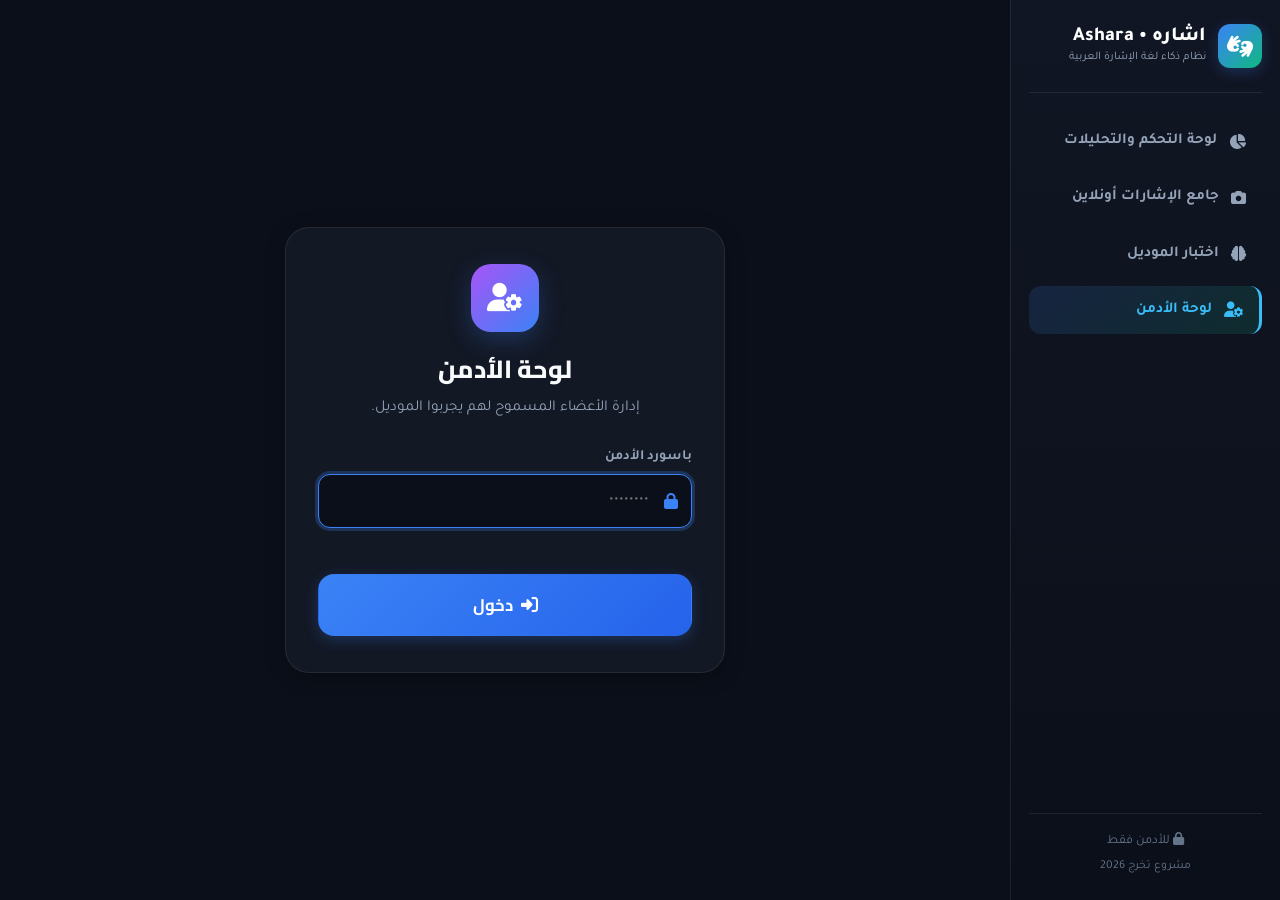
==== admin.html @ 69826027 "feat(admin): admin board to manage model testers without Supabase - admin.html: password-protected b" ====
<!DOCTYPE html>
<html lang="ar" dir="rtl">

<head>
    <meta charset="UTF-8">
    <meta name="viewport" content="width=device-width, initial-scale=1.0">
    <meta name="robots" content="noindex">
    <title>لوحة الأدمن — مشروع إشارة (Ashara AI)</title>

    <link rel="stylesheet" href="https://cdnjs.cloudflare.com/ajax/libs/font-awesome/6.4.0/css/all.min.css">
    <link rel="stylesheet" href="assets/css/common.css">
    <link rel="stylesheet" href="assets/css/tester.css">
    <link rel="stylesheet" href="assets/css/admin.css">
</head>

<body>
    <div class="app-container">
        <aside class="sidebar">
            <a href="index.html" class="brand">
                <div class="brand-icon"><i class="fa-solid fa-hands-asl-interpreting"></i></div>
                <div>
                    <div class="brand-title">اشاره • Ashara</div>
                    <div class="brand-sub">نظام ذكاء لغة الإشارة العربية</div>
                </div>
            </a>
            <ul class="nav-list">
                <li class="nav-item"><a href="index.html"><i class="fa-solid fa-chart-pie"></i> لوحة التحكم والتحليلات</a></li>
                <li class="nav-item"><a href="collector.html"><i class="fa-solid fa-camera"></i> جامع الإشارات أونلاين</a></li>
                <li class="nav-item"><a href="tester.html"><i class="fa-solid fa-brain"></i> اختبار الموديل</a></li>
                <li class="nav-item active"><a href="admin.html"><i class="fa-solid fa-user-gear"></i> لوحة الأدمن</a></li>
            </ul>
            <div class="sidebar-footer">
                <p><i class="fa-solid fa-lock"></i> للأدمن فقط</p>
                <p style="margin-top: 4px; font-size: 0.75rem;">مشروع تخرج 2026</p>
            </div>
        </aside>

        <main class="main-wrapper">
            <!-- ── Admin login ───────────────────────────────────────── -->
            <section id="login-view" class="login-wrap">
                <div class="login-card">
                    <div class="login-icon admin"><i class="fa-solid fa-user-gear"></i></div>
                    <h1>لوحة الأدمن</h1>
                    <p class="muted">إدارة الأعضاء المسموح لهم يجربوا الموديل.</p>
                    <form id="login-form" novalidate>
                        <div class="field">
                            <label for="admin-password">باسورد الأدمن</label>
                            <div class="input-icon">
                                <i class="fa-solid fa-lock"></i>
                                <input id="admin-password" type="password" required autocomplete="current-password" placeholder="••••••••">
                            </div>
                        </div>
                        <p id="login-error" class="login-error" role="alert"></p>
                        <button type="submit" class="btn btn-primary btn-lg btn-block" id="login-btn">
                            <i class="fa-solid fa-right-to-bracket"></i> <span>دخول</span>
                        </button>
                    </form>
                </div>
            </section>

            <!-- ── Admin board ───────────────────────────────────────── -->
            <section id="admin-view" hidden>
                <header class="tester-top">
                    <div>
                        <h1>إدارة أعضاء اختبار الموديل</h1>
                        <p class="muted">ضيف الناس، ابعتلهم أكوادهم، ووقّف أي حد في أي وقت.</p>
                    </div>
                    <div class="admin-actions">
                        <button class="btn btn-outline" id="refresh-btn"><i class="fa-solid fa-rotate"></i> تحديث</button>
                        <button class="btn btn-outline" id="pw-btn"><i class="fa-solid fa-key"></i> تغيير الباسورد</button>
                        <button class="btn btn-outline" id="logout-btn"><i class="fa-solid fa-right-from-bracket"></i> خروج</button>
                    </div>
                </header>

                <div class="admin-stats">
                    <div class="a-stat"><div class="v" id="st-total">0</div><div class="l">عضو مسجّل</div></div>
                    <div class="a-stat"><div class="v green" id="st-active">0</div><div class="l">مسموح لهم</div></div>
                    <div class="a-stat"><div class="v blue" id="st-used">0</div><div class="l">جرّبوا الموديل</div></div>
                    <div class="a-stat"><div class="v" id="st-failed">0</div><div class="l">محاولات فاشلة (24 ساعة)</div></div>
                </div>

                <div class="admin-grid">
                    <!-- Add -->
                    <section class="panel">
                        <h3><i class="fa-solid fa-user-plus"></i> إضافة عضو</h3>
                        <form id="add-form" class="add-form" novalidate>
                            <input id="add-name" maxlength="80" placeholder="اسم العضو (هيدخل بيه بالظبط)" autocomplete="off">
                            <button class="btn btn-emerald" id="add-btn"><i class="fa-solid fa-plus"></i> إضافة</button>
                        </form>
                        <p class="form-error" id="add-error" role="alert"></p>

                        <div class="new-code" id="new-code" hidden>
                            <div class="new-code-head"><i class="fa-solid fa-circle-check"></i> اتضاف — ابعتله البيانات دي</div>
                            <div class="cred"><span>الاسم</span><strong id="nc-name"></strong></div>
                            <div class="cred"><span>الكود</span><strong class="code" id="nc-code"></strong></div>
                            <div class="share-btns">
                                <button class="btn btn-primary" id="nc-copy"><i class="fa-regular fa-copy"></i> نسخ الرسالة</button>
                                <a class="btn btn-emerald" id="nc-wa" target="_blank" rel="noopener"><i class="fa-brands fa-whatsapp"></i> واتساب</a>
                            </div>
                        </div>
                    </section>

                    <!-- How it works -->
                    <section class="panel">
                        <h3><i class="fa-solid fa-circle-info"></i> إزاي بيشتغل</h3>
                        <ol class="howto">
                            <li>ضيف اسم العضو، وهيطلع له كود من 8 حروف.</li>
                            <li>ابعتله الرسالة: فيها لينك صفحة الاختبار والاسم والكود.</li>
                            <li>«إيقاف» بيمنعه يدخل تاني. «كود جديد» بيبطّل الكود القديم.</li>
                            <li>اللي داخل فعلاً بتفضل جلسته شغالة لحد 4 ساعات بالكتير.</li>
                        </ol>
                    </section>
                </div>

                <!-- List -->
                <section class="panel">
                    <div class="list-head">
                        <h3><i class="fa-solid fa-users"></i> الأعضاء</h3>
                        <div class="input-icon search">
                            <i class="fa-solid fa-magnifying-glass"></i>
                            <input id="search" placeholder="بحث بالاسم" autocomplete="off">
                        </div>
                    </div>
                    <div id="testers" class="testers">
                        <div class="empty"><i class="fa-solid fa-spinner fa-spin"></i> جاري التحميل...</div>
                    </div>
                </section>
            </section>
        </main>
    </div>

    <!-- Change password dialog -->
    <dialog id="pw-dialog" class="dialog">
        <form id="pw-form" method="dialog" novalidate>
            <h3><i class="fa-solid fa-key"></i> تغيير باسورد الأدمن</h3>
            <div class="field">
                <label for="pw-old">الباسورد الحالي</label>
                <div class="input-icon"><i class="fa-solid fa-lock"></i><input id="pw-old" type="password" autocomplete="current-password"></div>
            </div>
            <div class="field">
                <label for="pw-new">الباسورد الجديد (8 حروف على الأقل)</label>
                <div class="input-icon"><i class="fa-solid fa-key"></i><input id="pw-new" type="password" autocomplete="new-password"></div>
            </div>
            <p class="form-error" id="pw-error" role="alert"></p>
            <div class="dialog-btns">
                <button type="button" class="btn btn-outline" id="pw-cancel">إلغاء</button>
                <button type="submit" class="btn btn-primary" id="pw-save">حفظ</button>
            </div>
        </form>
    </dialog>

    <div id="realtime-toast"></div>

    <script src="assets/js/config.js"></script>
    <script src="assets/js/admin.js"></script>
</body>

</html>
---- assets/css/common.css ----
/**
 * Ashara UI - Shared Design System & Typography
 * نظام التصميم المشترك - مشروع عشرة
 */

@import url('https://fonts.googleapis.com/css2?family=Cairo:wght@400;600;700;800;900&family=Tajawal:wght@400;500;700;900&display=swap');

:root {
    --bg-color: #0b0f19;
    --surface: #131825;
    --surface-hover: #1a2234;
    --surface-glass: rgba(19, 24, 37, 0.75);
    --card-border: rgba(255, 255, 255, 0.08);
    --card-border-hover: rgba(59, 130, 246, 0.35);
    
    --text-main: #f8fafc;
    --text-muted: #94a3b8;
    --text-subtle: #64748b;
    
    --accent: #3b82f6;
    --accent-glow: rgba(59, 130, 246, 0.25);
    --accent-cyan: #06b6d4;
    --emerald: #10b981;
    --emerald-glow: rgba(16, 185, 129, 0.25);
    --amber: #f59e0b;
    --purple: #a855f7;
    --danger: #ef4444;
    
    --radius-sm: 8px;
    --radius-md: 12px;
    --radius-lg: 16px;
    --radius-xl: 24px;
    --radius-full: 9999px;
    
    --shadow-subtle: 0 4px 20px rgba(0, 0, 0, 0.25);
    --shadow-glow: 0 0 25px rgba(59, 130, 246, 0.2);
    --transition: all 0.25s cubic-bezier(0.16, 1, 0.3, 1);
}

* {
    box-sizing: border-box;
    margin: 0;
    padding: 0;
}

body {
    font-family: 'Tajawal', -apple-system, BlinkMacSystemFont, 'Segoe UI', Roboto, sans-serif;
    background-color: var(--bg-color);
    color: var(--text-main);
    min-height: 100vh;
    line-height: 1.6;
    overflow-x: hidden;
    -webkit-font-smoothing: antialiased;
}

h1, h2, h3, h4, h5, h6, .font-cairo {
    font-family: 'Cairo', sans-serif;
}

/* `hidden` must win over component display rules (e.g. .btn { display: inline-flex }) */
[hidden] { display: none !important; }

/* Visible keyboard focus */
:focus-visible { outline: 2px solid #38bdf8; outline-offset: 2px; }

/* Custom Scrollbar */
::-webkit-scrollbar {
    width: 8px;
    height: 8px;
}
::-webkit-scrollbar-track {
    background: #0b0f19;
}
::-webkit-scrollbar-thumb {
    background: #1e293b;
    border-radius: 4px;
}
::-webkit-scrollbar-thumb:hover {
    background: #334155;
}

/* Base Layout */
.app-container {
    display: flex;
    min-height: 100vh;
    position: relative;
}

/* Sidebar */
.sidebar {
    width: 270px;
    background: linear-gradient(180deg, #111624 0%, #0b0f19 100%);
    border-left: 1px solid var(--card-border);
    padding: 24px 18px;
    display: flex;
    flex-direction: column;
    position: fixed;
    top: 0;
    bottom: 0;
    right: 0;
    z-index: 100;
}

.brand {
    display: flex;
    align-items: center;
    gap: 12px;
    padding-bottom: 24px;
    border-bottom: 1px solid var(--card-border);
    margin-bottom: 24px;
    text-decoration: none;
}

.brand-icon {
    width: 44px;
    height: 44px;
    background: linear-gradient(135deg, #3b82f6, #10b981);
    border-radius: var(--radius-md);
    display: flex;
    align-items: center;
    justify-content: center;
    font-size: 1.3rem;
    color: #fff;
    box-shadow: 0 4px 14px var(--accent-glow);
    flex-shrink: 0;
}

.brand-title {
    font-size: 1.25rem;
    font-weight: 800;
    color: #fff;
    line-height: 1.2;
}

.brand-sub {
    font-size: 0.72rem;
    color: var(--text-muted);
}

.nav-list {
    list-style: none;
    display: flex;
    flex-direction: column;
    gap: 8px;
    flex-grow: 1;
}

.nav-item a {
    display: flex;
    align-items: center;
    gap: 12px;
    padding: 12px 16px;
    border-radius: var(--radius-md);
    color: var(--text-muted);
    text-decoration: none;
    font-weight: 600;
    font-size: 0.95rem;
    transition: var(--transition);
}

.nav-item a:hover {
    background: var(--surface-hover);
    color: #fff;
}

.nav-item.active a {
    background: linear-gradient(135deg, rgba(59, 130, 246, 0.15), rgba(16, 185, 129, 0.15));
    color: #38bdf8;
    border-right: 3px solid #38bdf8;
}

.nav-item.special a {
    background: linear-gradient(135deg, rgba(16, 185, 129, 0.18), rgba(6, 182, 212, 0.18));
    color: #34d399;
    border: 1px dashed rgba(16, 185, 129, 0.4);
}

.nav-item.special a:hover {
    background: linear-gradient(135deg, rgba(16, 185, 129, 0.3), rgba(6, 182, 212, 0.3));
    color: #fff;
}

.sidebar-footer {
    padding-top: 18px;
    border-top: 1px solid var(--card-border);
    font-size: 0.8rem;
    color: var(--text-subtle);
    text-align: center;
}

/* Main Wrapper */
.main-wrapper {
    margin-right: 270px;
    flex-grow: 1;
    padding: 30px;
    min-width: 0;
}

/* Buttons */
.btn {
    display: inline-flex;
    align-items: center;
    justify-content: center;
    gap: 8px;
    padding: 10px 18px;
    border-radius: var(--radius-md);
    font-family: 'Cairo', sans-serif;
    font-weight: 700;
    font-size: 0.9rem;
    border: 1px solid transparent;
    cursor: pointer;
    text-decoration: none;
    transition: var(--transition);
    user-select: none;
}

.btn-primary {
    background: linear-gradient(135deg, #3b82f6, #2563eb);
    color: #fff;
    box-shadow: 0 4px 14px var(--accent-glow);
}
.btn-primary:hover {
    transform: translateY(-2px);
    box-shadow: 0 6px 20px rgba(59, 130, 246, 0.4);
}

.btn-emerald {
    background: linear-gradient(135deg, #10b981, #059669);
    color: #fff;
    box-shadow: 0 4px 14px var(--emerald-glow);
}
.btn-emerald:hover {
    transform: translateY(-2px);
    box-shadow: 0 6px 20px rgba(16, 185, 129, 0.4);
}

.btn-outline {
    background: rgba(255, 255, 255, 0.05);
    border-color: var(--card-border);
    color: var(--text-main);
}
.btn-outline:hover {
    background: var(--surface-hover);
    border-color: rgba(255, 255, 255, 0.2);
    color: #fff;
}

.btn-danger {
    background: rgba(239, 68, 68, 0.15);
    border-color: rgba(239, 68, 68, 0.3);
    color: #f87171;
}
.btn-danger:hover {
    background: #ef4444;
    color: #fff;
}

.btn-lg {
    padding: 14px 28px;
    font-size: 1.05rem;
    border-radius: var(--radius-lg);
}

.btn:active {
    transform: scale(0.98);
}

/* Cards & Surfaces */
.card {
    background: var(--surface);
    border: 1px solid var(--card-border);
    border-radius: var(--radius-lg);
    padding: 22px;
    transition: var(--transition);
}

.card:hover {
    border-color: var(--card-border-hover);
}

/* Pulse animation for live data */
.live-pulse {
    display: inline-block;
    width: 10px;
    height: 10px;
    background-color: var(--emerald);
    border-radius: 50%;
    position: relative;
}

.live-pulse::after {
    content: '';
    position: absolute;
    top: -4px;
    left: -4px;
    right: -4px;
    bottom: -4px;
    border-radius: 50%;
    border: 2px solid var(--emerald);
    animation: pulseRing 1.5s cubic-bezier(0.215, 0.61, 0.355, 1) infinite;
}

@keyframes pulseRing {
    0% { transform: scale(0.6); opacity: 1; }
    100% { transform: scale(1.6); opacity: 0; }
}

/* Toast Notification */
#realtime-toast {
    position: fixed;
    top: 24px;
    left: 50%;
    transform: translateX(-50%) translateY(-120px);
    z-index: 10000;
    background: linear-gradient(135deg, #10b981, #059669);
    color: white;
    padding: 12px 24px;
    border-radius: var(--radius-md);
    font-weight: 700;
    box-shadow: 0 10px 30px rgba(16, 185, 129, 0.35);
    transition: transform 0.4s cubic-bezier(0.175, 0.885, 0.32, 1.275);
    pointer-events: none;
    display: flex;
    align-items: center;
    gap: 10px;
}

#realtime-toast.show {
    transform: translateX(-50%) translateY(0);
}

/* Responsive */
@media (max-width: 1024px) {
    .sidebar {
        width: 100%;
        height: auto;
        position: relative;
        border-left: none;
        border-bottom: 1px solid var(--card-border);
        padding: 16px;
    }
    .main-wrapper {
        margin-right: 0;
        padding: 20px;
    }
    .app-container {
        flex-direction: column;
    }
    .nav-list {
        flex-direction: row;
        flex-wrap: wrap;
        gap: 6px;
    }
    .nav-item a {
        padding: 8px 12px;
        font-size: 0.85rem;
    }
    .sidebar-footer {
        display: none;
    }
}
---- assets/css/tester.css ----
/* Ashara — model tester page */

@property --p { syntax: '<number>'; inherits: true; initial-value: 0; }

.muted { color: var(--text-muted); }

/* ── Login ─────────────────────────────────────────────────────────── */
.login-wrap {
    min-height: calc(100vh - 60px);
    display: flex;
    align-items: center;
    justify-content: center;
}
.login-card {
    width: 100%;
    max-width: 440px;
    background: var(--surface);
    border: 1px solid var(--card-border);
    border-radius: var(--radius-xl);
    padding: 36px 32px 28px;
    box-shadow: var(--shadow-subtle);
    text-align: center;
}
.login-icon {
    width: 68px; height: 68px;
    margin: 0 auto 18px;
    border-radius: 20px;
    display: flex; align-items: center; justify-content: center;
    background: linear-gradient(135deg, #3b82f6, #10b981);
    color: #fff;
    font-size: 1.8rem;
    box-shadow: 0 8px 24px var(--accent-glow);
}
.login-card h1 { font-size: 1.55rem; font-weight: 800; margin-bottom: 6px; }
.login-card > .muted { font-size: 0.95rem; }

#login-form { margin: 26px 0 8px; text-align: right; }
.field { margin-bottom: 16px; }
.field label { display: block; font-weight: 700; color: var(--text-muted); font-size: 0.88rem; margin-bottom: 6px; }
.input-icon { position: relative; }
.input-icon i {
    position: absolute; top: 50%; right: 14px; transform: translateY(-50%);
    color: var(--text-subtle); pointer-events: none;
}
.input-icon input {
    width: 100%;
    background: var(--bg-color);
    border: 1px solid var(--card-border);
    border-radius: var(--radius-md);
    color: var(--text-main);
    padding: 13px 42px 13px 14px;
    font: inherit;
    font-size: 1rem;
    transition: var(--transition);
}
.input-icon input[dir="ltr"] { text-align: right; letter-spacing: 0.12em; font-family: ui-monospace, Consolas, monospace; }
.input-icon input:focus { outline: none; border-color: var(--accent); box-shadow: 0 0 0 3px var(--accent-glow); }
.input-icon input:focus + i, .input-icon:focus-within i { color: var(--accent); }
.btn-block { width: 100%; }
.login-error { color: #f87171; min-height: 1.4em; font-weight: 600; font-size: 0.9rem; text-align: center; margin: 4px 0 10px; }

.login-points {
    list-style: none;
    margin-top: 22px;
    padding-top: 20px;
    border-top: 1px solid var(--card-border);
    display: flex; flex-direction: column; gap: 10px;
    text-align: right;
    font-size: 0.85rem;
    color: var(--text-muted);
}
.login-points i { color: var(--emerald); width: 18px; margin-left: 6px; }

/* ── Header ────────────────────────────────────────────────────────── */
.tester-top {
    display: flex; justify-content: space-between; align-items: center;
    gap: 16px; flex-wrap: wrap; margin-bottom: 22px;
}
.tester-top h1 { font-size: 1.6rem; font-weight: 800; }
.tester-top p { margin-top: 2px; }
.user-chip {
    display: flex; align-items: center; gap: 10px;
    background: var(--surface);
    border: 1px solid var(--card-border);
    border-radius: var(--radius-full);
    padding: 6px 6px 6px 8px;
    font-weight: 700;
}
.avatar {
    width: 34px; height: 34px; border-radius: 50%;
    background: linear-gradient(135deg, #3b82f6, #10b981);
    display: flex; align-items: center; justify-content: center;
    font-family: 'Cairo', sans-serif; font-weight: 800; color: #fff;
}
.icon-btn {
    width: 34px; height: 34px; border-radius: 50%;
    border: 1px solid var(--card-border);
    background: transparent; color: var(--text-muted);
    cursor: pointer; transition: var(--transition);
    display: inline-flex; align-items: center; justify-content: center;
}
.icon-btn:hover { background: var(--surface-hover); color: #fff; }

/* ── Layout ────────────────────────────────────────────────────────── */
.tester-grid {
    display: grid;
    grid-template-columns: minmax(0, 1fr) 340px;
    gap: 20px;
    margin-bottom: 20px;
}

/* Camera */
.camera-card {
    background: var(--surface);
    border: 1px solid var(--card-border);
    border-radius: var(--radius-lg);
    padding: 12px;
}
.camera-box {
    position: relative;
    aspect-ratio: 4 / 3;
    border-radius: var(--radius-md);
    overflow: hidden;
    background: radial-gradient(circle at 50% 40%, #16203a 0%, #0b0f19 70%);
}
.camera-box video, .camera-box canvas {
    position: absolute; inset: 0;
    width: 100%; height: 100%;
    object-fit: cover;
    transform: scaleX(-1); /* mirrored for the viewer only; landmarks use the raw frame */
}
.camera-empty {
    position: absolute; inset: 0;
    display: flex; flex-direction: column; align-items: center; justify-content: center;
    gap: 10px; text-align: center; padding: 24px;
}
.camera-empty-icon {
    width: 76px; height: 76px; border-radius: 50%;
    display: flex; align-items: center; justify-content: center;
    background: var(--emerald-glow); color: var(--emerald);
    font-size: 1.9rem; margin-bottom: 6px;
}
.camera-empty h2 { font-size: 1.25rem; font-weight: 800; }
.camera-empty p { color: var(--text-muted); font-size: 0.9rem; margin-bottom: 8px; }

.hud {
    position: absolute; top: 12px; right: 12px; left: 12px;
    display: flex; justify-content: space-between; gap: 8px;
    pointer-events: none;
}
.hud-chip {
    display: inline-flex; align-items: center; gap: 6px;
    background: rgba(11, 15, 25, 0.75);
    backdrop-filter: blur(6px);
    border: 1px solid var(--card-border);
    border-radius: var(--radius-full);
    padding: 5px 12px; font-size: 0.8rem; font-weight: 700;
}
.hud-chip.ok { color: #34d399; border-color: rgba(16, 185, 129, 0.4); }
.hud-chip.wait { color: var(--text-muted); }
#hud-latency { direction: ltr; }

/* Live prediction on top of the camera (visible while signing, esp. on phones) */
.cam-pred {
    position: absolute; bottom: 14px; left: 50%; transform: translateX(-50%);
    display: flex; align-items: center; gap: 12px;
    background: rgba(11, 15, 25, 0.8);
    backdrop-filter: blur(8px);
    border: 1px solid rgba(16, 185, 129, 0.5);
    border-radius: var(--radius-full);
    padding: 4px 20px 4px 16px;
    pointer-events: none;
}
.cam-pred.unsure { border-color: rgba(245, 158, 11, 0.5); }
.cam-pred-letter { font-family: 'Cairo', sans-serif; font-size: 2.2rem; font-weight: 900; line-height: 1.3; }
.cam-pred-conf { font-family: 'Cairo', sans-serif; font-size: 1.1rem; font-weight: 800; color: #34d399; direction: ltr; }
.cam-pred.unsure .cam-pred-conf { color: var(--amber); }

.camera-tips {
    display: flex; flex-wrap: wrap; gap: 8px 18px; justify-content: center;
    padding: 12px 4px 4px; font-size: 0.82rem; color: var(--text-muted);
}
.camera-tips i { color: var(--accent); margin-left: 4px; }

/* Result */
.result-card {
    background: var(--surface);
    border: 1px solid var(--card-border);
    border-radius: var(--radius-lg);
    padding: 26px 22px;
    display: flex; flex-direction: column; align-items: center; text-align: center;
}
.ring {
    --p: 0;
    --c: var(--emerald);
    width: 176px; height: 176px; border-radius: 50%;
    background: conic-gradient(var(--c) calc(var(--p) * 1%), rgba(255, 255, 255, 0.06) 0);
    display: flex; align-items: center; justify-content: center;
    transition: --p 0.3s;
}
.ring.unsure { --c: var(--amber); }
.ring-inner {
    width: 150px; height: 150px; border-radius: 50%;
    background: var(--bg-color);
    display: flex; align-items: center; justify-content: center;
}
.pred-letter { font-family: 'Cairo', sans-serif; font-size: 4.6rem; font-weight: 900; line-height: 1; color: #fff; }
.pred-letter.is-empty { font-size: 2.6rem; color: var(--text-subtle); }
.pred-name { margin-top: 14px; font-weight: 800; font-size: 1.05rem; }
.pred-conf { font-family: 'Cairo', sans-serif; font-size: 1.5rem; font-weight: 900; color: var(--emerald); min-height: 1.5em; }
.pred-conf.unsure { color: var(--amber); }
.pred-status { color: var(--text-muted); min-height: 1.4em; font-size: 0.88rem; }
.pred-status.warn { color: var(--amber); }

.section-label {
    align-self: stretch; text-align: right;
    margin: 22px 0 10px; padding-top: 18px;
    border-top: 1px solid var(--card-border);
    font-size: 0.82rem; font-weight: 700; color: var(--text-muted);
}
.top3 { width: 100%; display: flex; flex-direction: column; gap: 10px; }
.top3-empty { color: var(--text-subtle); font-size: 0.85rem; padding: 6px 0; }
.top3-row { display: grid; grid-template-columns: 36px 1fr 42px; align-items: center; gap: 10px; }
.top3-row .l { font-family: 'Cairo', sans-serif; font-size: 1.25rem; font-weight: 800; }
.top3-row .bar { height: 10px; border-radius: var(--radius-full); background: rgba(255, 255, 255, 0.06); overflow: hidden; }
.top3-row .bar > span { display: block; height: 100%; background: var(--accent); border-radius: inherit; transition: width 0.25s; }
.top3-row:first-child .bar > span { background: var(--emerald); }
.top3-row .p { color: var(--text-muted); font-size: 0.85rem; text-align: left; direction: ltr; }

.ref-card {
    width: 100%; margin-top: 18px;
    display: flex; align-items: center; gap: 12px; text-align: right;
    background: var(--bg-color);
    border: 1px solid var(--card-border);
    border-radius: var(--radius-md);
    padding: 10px;
}
.ref-card img { width: 64px; height: 64px; object-fit: contain; border-radius: var(--radius-sm); background: #fff; flex-shrink: 0; }
.ref-title { font-weight: 800; font-size: 0.9rem; }
.ref-hint { color: var(--text-muted); font-size: 0.8rem; line-height: 1.5; }

/* ── Practice ──────────────────────────────────────────────────────── */
.practice-card {
    background: var(--surface);
    border: 1px solid var(--card-border);
    border-radius: var(--radius-lg);
    padding: 22px;
}
.practice-head {
    display: flex; justify-content: space-between; align-items: center;
    gap: 16px; flex-wrap: wrap; margin-bottom: 16px;
}
.practice-head h3 { font-size: 1.1rem; font-weight: 800; display: flex; gap: 8px; align-items: center; }
.practice-head h3 i { color: var(--accent); }
.practice-head p { font-size: 0.88rem; }

.target-box {
    display: flex; align-items: center; gap: 12px;
    background: var(--bg-color);
    border: 1px solid var(--card-border);
    border-radius: var(--radius-md);
    padding: 8px 10px;
}
.target-box img { width: 48px; height: 48px; object-fit: contain; border-radius: var(--radius-sm); background: #fff; }
.target-label { font-size: 0.75rem; color: var(--text-muted); }
.target-letter { font-family: 'Cairo', sans-serif; font-size: 1.5rem; font-weight: 900; line-height: 1.1; }
.target-result { font-weight: 800; font-size: 0.9rem; min-width: 92px; text-align: center; }
.target-result.ok { color: #34d399; }
.target-result.no { color: var(--text-muted); }
.target-box.matched { border-color: rgba(16, 185, 129, 0.6); box-shadow: 0 0 0 3px var(--emerald-glow); }

.letters-grid {
    display: grid;
    grid-template-columns: repeat(auto-fill, minmax(52px, 1fr));
    gap: 8px;
}
.letter-btn {
    aspect-ratio: 1;
    border-radius: var(--radius-md);
    border: 1px solid var(--card-border);
    background: var(--bg-color);
    color: var(--text-main);
    font-family: 'Cairo', sans-serif; font-size: 1.3rem; font-weight: 800;
    cursor: pointer; transition: var(--transition);
}
.letter-btn:hover { border-color: var(--card-border-hover); background: var(--surface-hover); }
.letter-btn.is-target { background: var(--accent); border-color: var(--accent); color: #fff; }
.letter-btn.is-live { border-color: var(--emerald); color: #34d399; box-shadow: 0 0 0 2px var(--emerald-glow); }
.letter-btn.is-target.is-live { background: var(--emerald); border-color: var(--emerald); color: #fff; }

.model-meta { margin-top: 16px; color: var(--text-subtle); font-size: 0.8rem; text-align: center; }

/* ── Responsive ────────────────────────────────────────────────────── */
@media (max-width: 1100px) {
    .tester-grid { grid-template-columns: 1fr; }
    .result-card { display: grid; grid-template-columns: auto 1fr; column-gap: 22px; text-align: right; align-items: center; }
    .result-card .ring { grid-row: span 3; }
    .result-card .pred-name { margin-top: 0; }
    .result-card .section-label, .result-card .top3, .result-card .ref-card { grid-column: 1 / -1; }
}
@media (max-width: 560px) {
    .result-card { display: flex; text-align: center; }
    .ring { width: 150px; height: 150px; }
    .ring-inner { width: 128px; height: 128px; }
    .pred-letter { font-size: 3.8rem; }
    .login-card { padding: 28px 20px 22px; }
    .tester-top h1 { font-size: 1.3rem; }
}
---- assets/css/admin.css ----
/* Ashara — admin board (reuses login/header styles from tester.css) */

.login-icon.admin { background: linear-gradient(135deg, #a855f7, #3b82f6); }

.admin-actions { display: flex; gap: 10px; flex-wrap: wrap; }

.admin-stats {
    display: grid;
    grid-template-columns: repeat(4, minmax(0, 1fr));
    gap: 14px;
    margin-bottom: 20px;
}
.a-stat {
    background: var(--surface);
    border: 1px solid var(--card-border);
    border-radius: var(--radius-lg);
    padding: 16px 18px;
}
.a-stat .v { font-family: 'Cairo', sans-serif; font-size: 1.8rem; font-weight: 900; line-height: 1.2; }
.a-stat .v.green { color: #34d399; }
.a-stat .v.blue { color: #60a5fa; }
.a-stat .v.red { color: #f87171; }
.a-stat .l { color: var(--text-muted); font-size: 0.85rem; }

.admin-grid {
    display: grid;
    grid-template-columns: minmax(0, 1.2fr) minmax(0, 1fr);
    gap: 20px;
    margin-bottom: 20px;
}
.panel {
    background: var(--surface);
    border: 1px solid var(--card-border);
    border-radius: var(--radius-lg);
    padding: 22px;
}
.panel h3 { font-size: 1.1rem; font-weight: 800; display: flex; gap: 8px; align-items: center; margin-bottom: 14px; }
.panel h3 i { color: var(--accent); }

.add-form { display: flex; gap: 10px; }
.add-form input, .search input, .dialog input {
    flex: 1; min-width: 0;
    background: var(--bg-color);
    border: 1px solid var(--card-border);
    border-radius: var(--radius-md);
    color: var(--text-main);
    padding: 11px 14px;
    font: inherit;
}
.add-form input:focus, .search input:focus { outline: none; border-color: var(--accent); box-shadow: 0 0 0 3px var(--accent-glow); }
.form-error { color: #f87171; font-weight: 600; font-size: 0.88rem; min-height: 1.3em; margin-top: 8px; }

.new-code {
    margin-top: 6px;
    background: rgba(16, 185, 129, 0.07);
    border: 1px solid rgba(16, 185, 129, 0.35);
    border-radius: var(--radius-md);
    padding: 14px 16px;
}
.new-code-head { color: #34d399; font-weight: 800; margin-bottom: 10px; }
.cred { display: flex; justify-content: space-between; align-items: center; padding: 6px 0; border-bottom: 1px dashed var(--card-border); }
.cred span { color: var(--text-muted); font-size: 0.88rem; }
.code { font-family: ui-monospace, Consolas, monospace; letter-spacing: 0.15em; font-size: 1.15rem; direction: ltr; }
.share-btns { display: flex; gap: 10px; margin-top: 12px; flex-wrap: wrap; }
.share-btns .btn { flex: 1; }

.howto { padding-right: 20px; display: flex; flex-direction: column; gap: 8px; color: var(--text-muted); font-size: 0.92rem; }
.howto li::marker { color: var(--accent); font-weight: 800; }

.list-head { display: flex; justify-content: space-between; align-items: center; gap: 12px; flex-wrap: wrap; margin-bottom: 14px; }
.list-head h3 { margin-bottom: 0; }
.search { width: 260px; max-width: 100%; }
.search input { width: 100%; padding-right: 40px; }

.testers { display: flex; flex-direction: column; gap: 10px; }
.empty { text-align: center; color: var(--text-muted); padding: 28px 10px; }

.tester-row {
    display: grid;
    grid-template-columns: minmax(150px, 1.3fr) minmax(150px, 1fr) minmax(140px, 1fr) auto;
    align-items: center;
    gap: 14px;
    background: var(--bg-color);
    border: 1px solid var(--card-border);
    border-radius: var(--radius-md);
    padding: 12px 14px;
}
.tester-row.inactive { opacity: 0.6; }
.t-name { display: flex; align-items: center; gap: 10px; font-weight: 800; min-width: 0; }
.t-name .avatar { flex-shrink: 0; }
.t-name .n { overflow: hidden; text-overflow: ellipsis; white-space: nowrap; }
.pill { display: inline-flex; align-items: center; gap: 5px; border-radius: var(--radius-full); padding: 2px 9px; font-size: 0.74rem; font-weight: 700; }
.pill.on { background: rgba(16, 185, 129, 0.15); color: #34d399; }
.pill.off { background: rgba(148, 163, 184, 0.15); color: var(--text-muted); }
.pill.warn { background: rgba(239, 68, 68, 0.15); color: #f87171; }
.t-code { display: flex; align-items: center; gap: 6px; }
.t-code .code { font-size: 1rem; }
.t-meta { color: var(--text-muted); font-size: 0.82rem; line-height: 1.5; }
.t-actions { display: flex; gap: 6px; }
.t-actions .icon-btn { width: 36px; height: 36px; border-radius: var(--radius-sm); }
.t-actions .icon-btn.danger:hover { background: rgba(239, 68, 68, 0.2); color: #f87171; border-color: rgba(239, 68, 68, 0.4); }

/* Dialog */
.dialog {
    margin: auto;
    width: min(420px, calc(100vw - 32px));
    background: var(--surface);
    color: var(--text-main);
    border: 1px solid var(--card-border);
    border-radius: var(--radius-lg);
    padding: 24px;
}
.dialog::backdrop { background: rgba(0, 0, 0, 0.6); backdrop-filter: blur(3px); }
.dialog h3 { font-size: 1.1rem; font-weight: 800; margin-bottom: 16px; display: flex; gap: 8px; align-items: center; }
.dialog input { width: 100%; padding-right: 42px; }
.dialog-btns { display: flex; gap: 10px; justify-content: flex-start; margin-top: 8px; }

@media (max-width: 1100px) {
    .admin-grid { grid-template-columns: 1fr; }
    .tester-row { grid-template-columns: 1fr auto; }
    .tester-row .t-code { grid-column: 1; }
    .tester-row .t-meta { grid-column: 1 / -1; }
    .tester-row .t-actions { grid-row: 1 / span 2; grid-column: 2; flex-direction: column; }
}
@media (max-width: 560px) {
    .admin-stats { grid-template-columns: repeat(2, minmax(0, 1fr)); }
    .add-form { flex-direction: column; }
    .search { width: 100%; }
}
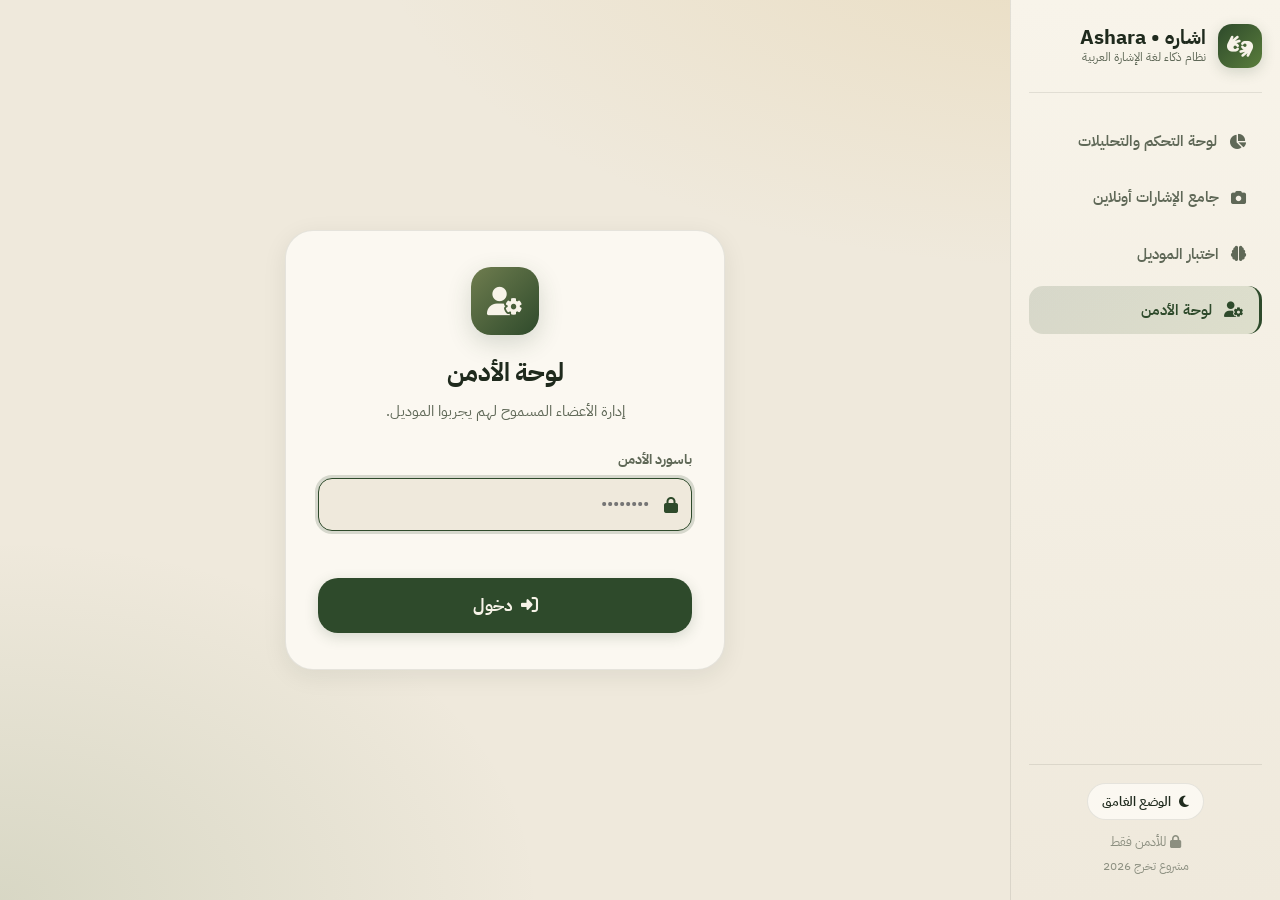
==== commit acf7f789: "style: match the Ashara mobile app palette, with light and dark themes - New design tokens: forest g" ====
--- a/admin.html
+++ b/admin.html
@@ -3,6 +3,7 @@
 
 <head>
     <meta charset="UTF-8">
+    <script src="assets/js/theme.js"></script>
     <meta name="viewport" content="width=device-width, initial-scale=1.0">
     <meta name="robots" content="noindex">
     <title>لوحة الأدمن — مشروع إشارة (Ashara AI)</title>
--- a/assets/css/common.css
+++ b/assets/css/common.css
@@ -3,38 +3,151 @@
  * نظام التصميم المشترك - مشروع عشرة
  */
 
-@import url('https://fonts.googleapis.com/css2?family=Cairo:wght@400;600;700;800;900&family=Tajawal:wght@400;500;700;900&display=swap');
-
+@import url('https://fonts.googleapis.com/css2?family=IBM+Plex+Sans+Arabic:wght@400;500;600;700&display=swap');
+
+/*
+ * Palette = the Ashara mobile app: forest green, mustard gold, warm cream, SOS red.
+ * Light theme is the default; dark follows the system unless the user picks a theme
+ * (assets/js/theme.js sets <html data-theme>). Token names are kept from the old
+ * palette so every stylesheet keeps working:
+ *   --accent   primary brand (forest green in light, gold in dark)
+ *   --emerald  success / "done" (sage green)
+ *   --amber    warning / in progress (mustard)
+ *   --purple   secondary tone (olive)
+ *   --danger   SOS red
+ * Each colour has an "-rgb" triplet for alpha tints: rgba(var(--accent-rgb), 0.15).
+ */
 :root {
-    --bg-color: #0b0f19;
-    --surface: #131825;
-    --surface-hover: #1a2234;
-    --surface-glass: rgba(19, 24, 37, 0.75);
-    --card-border: rgba(255, 255, 255, 0.08);
-    --card-border-hover: rgba(59, 130, 246, 0.35);
-    
-    --text-main: #f8fafc;
-    --text-muted: #94a3b8;
-    --text-subtle: #64748b;
-    
-    --accent: #3b82f6;
-    --accent-glow: rgba(59, 130, 246, 0.25);
-    --accent-cyan: #06b6d4;
-    --emerald: #10b981;
-    --emerald-glow: rgba(16, 185, 129, 0.25);
-    --amber: #f59e0b;
-    --purple: #a855f7;
-    --danger: #ef4444;
-    
-    --radius-sm: 8px;
-    --radius-md: 12px;
-    --radius-lg: 16px;
-    --radius-xl: 24px;
+    color-scheme: light;
+    --bg-color: #efe9dc;
+    --bg-rgb: 239, 233, 220;
+    --bg-gradient: radial-gradient(1200px 600px at 85% -10%, rgba(212, 174, 92, 0.22), transparent 60%),
+                   radial-gradient(900px 600px at 0% 100%, rgba(95, 122, 74, 0.16), transparent 60%);
+    --surface: #fbf8f1;
+    --surface-hover: #f3eee2;
+    --surface-glass: rgba(251, 248, 241, 0.82);
+    --sidebar-bg: linear-gradient(180deg, #f8f4ea 0%, #efe9dc 100%);
+    --ink-rgb: 31, 42, 29;
+    --card-border: rgba(31, 42, 29, 0.10);
+    --card-border-hover: rgba(46, 74, 43, 0.35);
+
+    --text-main: #1f2a1d;
+    --text-muted: #5f6857;
+    --text-subtle: #8c8f80;
+
+    --accent: #2e4a2b;
+    --accent-rgb: 46, 74, 43;
+    --accent-text: #2e4a2b;
+    --on-accent: #f7f3e8;
+    --accent-glow: rgba(46, 74, 43, 0.18);
+    --accent-cyan: #5f7a4a;
+    --emerald: #5a7d3c;
+    --emerald-rgb: 90, 125, 60;
+    --emerald-text: #44672b;
+    --on-emerald: #ffffff;
+    --emerald-glow: rgba(90, 125, 60, 0.2);
+    --amber: #c99a3b;
+    --amber-rgb: 201, 154, 59;
+    --amber-text: #8f6a1f;
+    --purple: #6f7d4f;
+    --purple-rgb: 111, 125, 79;
+    --purple-text: #56623a;
+    --danger: #e2452f;
+    --danger-rgb: 226, 69, 47;
+    --danger-text: #c0331e;
+
+    --radius-sm: 10px;
+    --radius-md: 14px;
+    --radius-lg: 20px;
+    --radius-xl: 28px;
     --radius-full: 9999px;
-    
-    --shadow-subtle: 0 4px 20px rgba(0, 0, 0, 0.25);
-    --shadow-glow: 0 0 25px rgba(59, 130, 246, 0.2);
+
+    --shadow-subtle: 0 6px 24px rgba(31, 42, 29, 0.08);
+    --shadow-glow: 0 8px 28px rgba(46, 74, 43, 0.15);
     --transition: all 0.25s cubic-bezier(0.16, 1, 0.3, 1);
+    --font: 'IBM Plex Sans Arabic', -apple-system, BlinkMacSystemFont, 'Segoe UI', Roboto, sans-serif;
+}
+
+/* Dark theme — near-black with olive glow and a gold primary, like the app */
+@media (prefers-color-scheme: dark) {
+    :root:not([data-theme="light"]) {
+        color-scheme: dark;
+        --bg-color: #0d100c;
+        --bg-rgb: 13, 16, 12;
+        --bg-gradient: radial-gradient(1200px 700px at 85% -10%, rgba(201, 166, 90, 0.10), transparent 60%),
+                       radial-gradient(900px 700px at 0% 100%, rgba(90, 125, 60, 0.14), transparent 60%);
+        --surface: #161a14;
+        --surface-hover: #1e231b;
+        --surface-glass: rgba(22, 26, 20, 0.82);
+        --sidebar-bg: linear-gradient(180deg, #141812 0%, #0d100c 100%);
+        --ink-rgb: 241, 234, 216;
+        --card-border: rgba(241, 234, 216, 0.09);
+        --card-border-hover: rgba(207, 174, 98, 0.4);
+        --text-main: #f1ead8;
+        --text-muted: #b3ad9c;
+        --text-subtle: #7f7a6d;
+        --accent: #cfae62;
+        --accent-rgb: 207, 174, 98;
+        --accent-text: #dcbf78;
+        --on-accent: #1d1a12;
+        --accent-glow: rgba(207, 174, 98, 0.22);
+        --accent-cyan: #8fae6a;
+        --emerald: #7fa25a;
+        --emerald-rgb: 127, 162, 90;
+        --emerald-text: #a8c683;
+        --on-emerald: #10140d;
+        --emerald-glow: rgba(127, 162, 90, 0.22);
+        --amber: #d9b25e;
+        --amber-rgb: 217, 178, 94;
+        --amber-text: #e6c67f;
+        --purple: #95a36f;
+        --purple-rgb: 149, 163, 111;
+        --purple-text: #b5c290;
+        --danger: #e2563f;
+        --danger-rgb: 226, 86, 63;
+        --danger-text: #f08a77;
+        --shadow-subtle: 0 6px 24px rgba(0, 0, 0, 0.35);
+        --shadow-glow: 0 8px 28px rgba(207, 174, 98, 0.15);
+    }
+}
+:root[data-theme="dark"] {
+    color-scheme: dark;
+    --bg-color: #0d100c;
+    --bg-rgb: 13, 16, 12;
+    --bg-gradient: radial-gradient(1200px 700px at 85% -10%, rgba(201, 166, 90, 0.10), transparent 60%),
+                   radial-gradient(900px 700px at 0% 100%, rgba(90, 125, 60, 0.14), transparent 60%);
+    --surface: #161a14;
+    --surface-hover: #1e231b;
+    --surface-glass: rgba(22, 26, 20, 0.82);
+    --sidebar-bg: linear-gradient(180deg, #141812 0%, #0d100c 100%);
+    --ink-rgb: 241, 234, 216;
+    --card-border: rgba(241, 234, 216, 0.09);
+    --card-border-hover: rgba(207, 174, 98, 0.4);
+    --text-main: #f1ead8;
+    --text-muted: #b3ad9c;
+    --text-subtle: #7f7a6d;
+    --accent: #cfae62;
+    --accent-rgb: 207, 174, 98;
+    --accent-text: #dcbf78;
+    --on-accent: #1d1a12;
+    --accent-glow: rgba(207, 174, 98, 0.22);
+    --accent-cyan: #8fae6a;
+    --emerald: #7fa25a;
+    --emerald-rgb: 127, 162, 90;
+    --emerald-text: #a8c683;
+    --on-emerald: #10140d;
+    --emerald-glow: rgba(127, 162, 90, 0.22);
+    --amber: #d9b25e;
+    --amber-rgb: 217, 178, 94;
+    --amber-text: #e6c67f;
+    --purple: #95a36f;
+    --purple-rgb: 149, 163, 111;
+    --purple-text: #b5c290;
+    --danger: #e2563f;
+    --danger-rgb: 226, 86, 63;
+    --danger-text: #f08a77;
+    --shadow-subtle: 0 6px 24px rgba(0, 0, 0, 0.35);
+    --shadow-glow: 0 8px 28px rgba(207, 174, 98, 0.15);
 }
 
 * {
@@ -44,8 +157,9 @@
 }
 
 body {
-    font-family: 'Tajawal', -apple-system, BlinkMacSystemFont, 'Segoe UI', Roboto, sans-serif;
-    background-color: var(--bg-color);
+    font-family: var(--font);
+    background: var(--bg-gradient), var(--bg-color);
+    background-attachment: fixed;
     color: var(--text-main);
     min-height: 100vh;
     line-height: 1.6;
@@ -54,14 +168,30 @@
 }
 
 h1, h2, h3, h4, h5, h6, .font-cairo {
-    font-family: 'Cairo', sans-serif;
-}
+    font-family: var(--font);
+    letter-spacing: -0.01em;
+}
+
+/* Theme toggle (sidebar footer) */
+.theme-toggle {
+    display: inline-flex; align-items: center; gap: 8px;
+    margin-bottom: 12px;
+    padding: 7px 14px;
+    border-radius: var(--radius-full);
+    border: 1px solid var(--card-border);
+    background: var(--surface);
+    color: var(--text-main);
+    font: inherit; font-size: 0.82rem; font-weight: 600;
+    cursor: pointer;
+    transition: var(--transition);
+}
+.theme-toggle:hover { border-color: var(--card-border-hover); }
 
 /* `hidden` must win over component display rules (e.g. .btn { display: inline-flex }) */
 [hidden] { display: none !important; }
 
 /* Visible keyboard focus */
-:focus-visible { outline: 2px solid #38bdf8; outline-offset: 2px; }
+:focus-visible { outline: 2px solid var(--accent-text); outline-offset: 2px; }
 
 /* Custom Scrollbar */
 ::-webkit-scrollbar {
@@ -69,14 +199,14 @@
     height: 8px;
 }
 ::-webkit-scrollbar-track {
-    background: #0b0f19;
+    background: var(--bg-color);
 }
 ::-webkit-scrollbar-thumb {
-    background: #1e293b;
+    background: var(--surface-hover);
     border-radius: 4px;
 }
 ::-webkit-scrollbar-thumb:hover {
-    background: #334155;
+    background: var(--surface-hover);
 }
 
 /* Base Layout */
@@ -89,7 +219,7 @@
 /* Sidebar */
 .sidebar {
     width: 270px;
-    background: linear-gradient(180deg, #111624 0%, #0b0f19 100%);
+    background: var(--sidebar-bg);
     border-left: 1px solid var(--card-border);
     padding: 24px 18px;
     display: flex;
@@ -114,13 +244,13 @@
 .brand-icon {
     width: 44px;
     height: 44px;
-    background: linear-gradient(135deg, #3b82f6, #10b981);
+    background: linear-gradient(135deg, var(--accent), var(--emerald));
     border-radius: var(--radius-md);
     display: flex;
     align-items: center;
     justify-content: center;
     font-size: 1.3rem;
-    color: #fff;
+    color: var(--on-accent);
     box-shadow: 0 4px 14px var(--accent-glow);
     flex-shrink: 0;
 }
@@ -128,7 +258,7 @@
 .brand-title {
     font-size: 1.25rem;
     font-weight: 800;
-    color: #fff;
+    color: var(--text-main);
     line-height: 1.2;
 }
 
@@ -160,24 +290,24 @@
 
 .nav-item a:hover {
     background: var(--surface-hover);
-    color: #fff;
+    color: var(--text-main);
 }
 
 .nav-item.active a {
-    background: linear-gradient(135deg, rgba(59, 130, 246, 0.15), rgba(16, 185, 129, 0.15));
-    color: #38bdf8;
-    border-right: 3px solid #38bdf8;
+    background: linear-gradient(135deg, rgba(var(--accent-rgb), 0.15), rgba(var(--emerald-rgb), 0.15));
+    color: var(--accent-text);
+    border-right: 3px solid var(--accent-text);
 }
 
 .nav-item.special a {
-    background: linear-gradient(135deg, rgba(16, 185, 129, 0.18), rgba(6, 182, 212, 0.18));
-    color: #34d399;
-    border: 1px dashed rgba(16, 185, 129, 0.4);
+    background: linear-gradient(135deg, rgba(var(--emerald-rgb), 0.18), rgba(var(--emerald-rgb), 0.18));
+    color: var(--emerald-text);
+    border: 1px dashed rgba(var(--emerald-rgb), 0.4);
 }
 
 .nav-item.special a:hover {
-    background: linear-gradient(135deg, rgba(16, 185, 129, 0.3), rgba(6, 182, 212, 0.3));
-    color: #fff;
+    background: linear-gradient(135deg, rgba(var(--emerald-rgb), 0.3), rgba(var(--emerald-rgb), 0.3));
+    color: var(--text-main);
 }
 
 .sidebar-footer {
@@ -204,7 +334,7 @@
     gap: 8px;
     padding: 10px 18px;
     border-radius: var(--radius-md);
-    font-family: 'Cairo', sans-serif;
+    font-family: var(--font);
     font-weight: 700;
     font-size: 0.9rem;
     border: 1px solid transparent;
@@ -215,43 +345,43 @@
 }
 
 .btn-primary {
-    background: linear-gradient(135deg, #3b82f6, #2563eb);
-    color: #fff;
+    background: linear-gradient(135deg, var(--accent), var(--accent));
+    color: var(--on-accent);
     box-shadow: 0 4px 14px var(--accent-glow);
 }
 .btn-primary:hover {
     transform: translateY(-2px);
-    box-shadow: 0 6px 20px rgba(59, 130, 246, 0.4);
+    box-shadow: 0 6px 20px rgba(var(--accent-rgb), 0.4);
 }
 
 .btn-emerald {
-    background: linear-gradient(135deg, #10b981, #059669);
-    color: #fff;
+    background: linear-gradient(135deg, var(--emerald), var(--emerald));
+    color: var(--on-emerald);
     box-shadow: 0 4px 14px var(--emerald-glow);
 }
 .btn-emerald:hover {
     transform: translateY(-2px);
-    box-shadow: 0 6px 20px rgba(16, 185, 129, 0.4);
+    box-shadow: 0 6px 20px rgba(var(--emerald-rgb), 0.4);
 }
 
 .btn-outline {
-    background: rgba(255, 255, 255, 0.05);
+    background: rgba(var(--ink-rgb), 0.05);
     border-color: var(--card-border);
     color: var(--text-main);
 }
 .btn-outline:hover {
     background: var(--surface-hover);
-    border-color: rgba(255, 255, 255, 0.2);
-    color: #fff;
+    border-color: rgba(var(--ink-rgb), 0.2);
+    color: var(--text-main);
 }
 
 .btn-danger {
-    background: rgba(239, 68, 68, 0.15);
-    border-color: rgba(239, 68, 68, 0.3);
-    color: #f87171;
+    background: rgba(var(--danger-rgb), 0.15);
+    border-color: rgba(var(--danger-rgb), 0.3);
+    color: var(--danger-text);
 }
 .btn-danger:hover {
-    background: #ef4444;
+    background: var(--danger);
     color: #fff;
 }
 
@@ -312,12 +442,12 @@
     left: 50%;
     transform: translateX(-50%) translateY(-120px);
     z-index: 10000;
-    background: linear-gradient(135deg, #10b981, #059669);
+    background: linear-gradient(135deg, var(--emerald), var(--emerald));
     color: white;
     padding: 12px 24px;
     border-radius: var(--radius-md);
     font-weight: 700;
-    box-shadow: 0 10px 30px rgba(16, 185, 129, 0.35);
+    box-shadow: 0 10px 30px rgba(var(--emerald-rgb), 0.35);
     transition: transform 0.4s cubic-bezier(0.175, 0.885, 0.32, 1.275);
     pointer-events: none;
     display: flex;
--- a/assets/css/tester.css
+++ b/assets/css/tester.css
@@ -26,8 +26,8 @@
     margin: 0 auto 18px;
     border-radius: 20px;
     display: flex; align-items: center; justify-content: center;
-    background: linear-gradient(135deg, #3b82f6, #10b981);
-    color: #fff;
+    background: linear-gradient(135deg, var(--accent), var(--emerald));
+    color: var(--on-accent);
     font-size: 1.8rem;
     box-shadow: 0 8px 24px var(--accent-glow);
 }
@@ -57,7 +57,7 @@
 .input-icon input:focus { outline: none; border-color: var(--accent); box-shadow: 0 0 0 3px var(--accent-glow); }
 .input-icon input:focus + i, .input-icon:focus-within i { color: var(--accent); }
 .btn-block { width: 100%; }
-.login-error { color: #f87171; min-height: 1.4em; font-weight: 600; font-size: 0.9rem; text-align: center; margin: 4px 0 10px; }
+.login-error { color: var(--danger-text); min-height: 1.4em; font-weight: 600; font-size: 0.9rem; text-align: center; margin: 4px 0 10px; }
 
 .login-points {
     list-style: none;
@@ -88,9 +88,9 @@
 }
 .avatar {
     width: 34px; height: 34px; border-radius: 50%;
-    background: linear-gradient(135deg, #3b82f6, #10b981);
-    display: flex; align-items: center; justify-content: center;
-    font-family: 'Cairo', sans-serif; font-weight: 800; color: #fff;
+    background: linear-gradient(135deg, var(--accent), var(--emerald));
+    display: flex; align-items: center; justify-content: center;
+    font-family: var(--font); font-weight: 800; color: var(--on-accent);
 }
 .icon-btn {
     width: 34px; height: 34px; border-radius: 50%;
@@ -99,7 +99,7 @@
     cursor: pointer; transition: var(--transition);
     display: inline-flex; align-items: center; justify-content: center;
 }
-.icon-btn:hover { background: var(--surface-hover); color: #fff; }
+.icon-btn:hover { background: var(--surface-hover); color: var(--text-main); }
 
 /* ── Layout ────────────────────────────────────────────────────────── */
 .tester-grid {
@@ -121,7 +121,7 @@
     aspect-ratio: 4 / 3;
     border-radius: var(--radius-md);
     overflow: hidden;
-    background: radial-gradient(circle at 50% 40%, #16203a 0%, #0b0f19 70%);
+    background: radial-gradient(circle at 50% 40%, var(--surface) 0%, var(--bg-color) 70%);
 }
 .camera-box video, .camera-box canvas {
     position: absolute; inset: 0;
@@ -150,13 +150,13 @@
 }
 .hud-chip {
     display: inline-flex; align-items: center; gap: 6px;
-    background: rgba(11, 15, 25, 0.75);
+    background: rgba(var(--bg-rgb), 0.75);
     backdrop-filter: blur(6px);
     border: 1px solid var(--card-border);
     border-radius: var(--radius-full);
     padding: 5px 12px; font-size: 0.8rem; font-weight: 700;
 }
-.hud-chip.ok { color: #34d399; border-color: rgba(16, 185, 129, 0.4); }
+.hud-chip.ok { color: var(--emerald-text); border-color: rgba(var(--emerald-rgb), 0.4); }
 .hud-chip.wait { color: var(--text-muted); }
 #hud-latency { direction: ltr; }
 
@@ -164,16 +164,16 @@
 .cam-pred {
     position: absolute; bottom: 14px; left: 50%; transform: translateX(-50%);
     display: flex; align-items: center; gap: 12px;
-    background: rgba(11, 15, 25, 0.8);
+    background: rgba(var(--bg-rgb), 0.8);
     backdrop-filter: blur(8px);
-    border: 1px solid rgba(16, 185, 129, 0.5);
+    border: 1px solid rgba(var(--emerald-rgb), 0.5);
     border-radius: var(--radius-full);
     padding: 4px 20px 4px 16px;
     pointer-events: none;
 }
-.cam-pred.unsure { border-color: rgba(245, 158, 11, 0.5); }
-.cam-pred-letter { font-family: 'Cairo', sans-serif; font-size: 2.2rem; font-weight: 900; line-height: 1.3; }
-.cam-pred-conf { font-family: 'Cairo', sans-serif; font-size: 1.1rem; font-weight: 800; color: #34d399; direction: ltr; }
+.cam-pred.unsure { border-color: rgba(var(--amber-rgb), 0.5); }
+.cam-pred-letter { font-family: var(--font); font-size: 2.2rem; font-weight: 900; line-height: 1.3; }
+.cam-pred-conf { font-family: var(--font); font-size: 1.1rem; font-weight: 800; color: var(--emerald-text); direction: ltr; }
 .cam-pred.unsure .cam-pred-conf { color: var(--amber); }
 
 .camera-tips {
@@ -194,7 +194,7 @@
     --p: 0;
     --c: var(--emerald);
     width: 176px; height: 176px; border-radius: 50%;
-    background: conic-gradient(var(--c) calc(var(--p) * 1%), rgba(255, 255, 255, 0.06) 0);
+    background: conic-gradient(var(--c) calc(var(--p) * 1%), rgba(var(--ink-rgb), 0.06) 0);
     display: flex; align-items: center; justify-content: center;
     transition: --p 0.3s;
 }
@@ -204,10 +204,10 @@
     background: var(--bg-color);
     display: flex; align-items: center; justify-content: center;
 }
-.pred-letter { font-family: 'Cairo', sans-serif; font-size: 4.6rem; font-weight: 900; line-height: 1; color: #fff; }
+.pred-letter { font-family: var(--font); font-size: 4.6rem; font-weight: 900; line-height: 1; color: var(--text-main); }
 .pred-letter.is-empty { font-size: 2.6rem; color: var(--text-subtle); }
 .pred-name { margin-top: 14px; font-weight: 800; font-size: 1.05rem; }
-.pred-conf { font-family: 'Cairo', sans-serif; font-size: 1.5rem; font-weight: 900; color: var(--emerald); min-height: 1.5em; }
+.pred-conf { font-family: var(--font); font-size: 1.5rem; font-weight: 900; color: var(--emerald); min-height: 1.5em; }
 .pred-conf.unsure { color: var(--amber); }
 .pred-status { color: var(--text-muted); min-height: 1.4em; font-size: 0.88rem; }
 .pred-status.warn { color: var(--amber); }
@@ -221,8 +221,8 @@
 .top3 { width: 100%; display: flex; flex-direction: column; gap: 10px; }
 .top3-empty { color: var(--text-subtle); font-size: 0.85rem; padding: 6px 0; }
 .top3-row { display: grid; grid-template-columns: 36px 1fr 42px; align-items: center; gap: 10px; }
-.top3-row .l { font-family: 'Cairo', sans-serif; font-size: 1.25rem; font-weight: 800; }
-.top3-row .bar { height: 10px; border-radius: var(--radius-full); background: rgba(255, 255, 255, 0.06); overflow: hidden; }
+.top3-row .l { font-family: var(--font); font-size: 1.25rem; font-weight: 800; }
+.top3-row .bar { height: 10px; border-radius: var(--radius-full); background: rgba(var(--ink-rgb), 0.06); overflow: hidden; }
 .top3-row .bar > span { display: block; height: 100%; background: var(--accent); border-radius: inherit; transition: width 0.25s; }
 .top3-row:first-child .bar > span { background: var(--emerald); }
 .top3-row .p { color: var(--text-muted); font-size: 0.85rem; text-align: left; direction: ltr; }
@@ -263,11 +263,11 @@
 }
 .target-box img { width: 48px; height: 48px; object-fit: contain; border-radius: var(--radius-sm); background: #fff; }
 .target-label { font-size: 0.75rem; color: var(--text-muted); }
-.target-letter { font-family: 'Cairo', sans-serif; font-size: 1.5rem; font-weight: 900; line-height: 1.1; }
+.target-letter { font-family: var(--font); font-size: 1.5rem; font-weight: 900; line-height: 1.1; }
 .target-result { font-weight: 800; font-size: 0.9rem; min-width: 92px; text-align: center; }
-.target-result.ok { color: #34d399; }
+.target-result.ok { color: var(--emerald-text); }
 .target-result.no { color: var(--text-muted); }
-.target-box.matched { border-color: rgba(16, 185, 129, 0.6); box-shadow: 0 0 0 3px var(--emerald-glow); }
+.target-box.matched { border-color: rgba(var(--emerald-rgb), 0.6); box-shadow: 0 0 0 3px var(--emerald-glow); }
 
 .letters-grid {
     display: grid;
@@ -280,13 +280,13 @@
     border: 1px solid var(--card-border);
     background: var(--bg-color);
     color: var(--text-main);
-    font-family: 'Cairo', sans-serif; font-size: 1.3rem; font-weight: 800;
+    font-family: var(--font); font-size: 1.3rem; font-weight: 800;
     cursor: pointer; transition: var(--transition);
 }
 .letter-btn:hover { border-color: var(--card-border-hover); background: var(--surface-hover); }
-.letter-btn.is-target { background: var(--accent); border-color: var(--accent); color: #fff; }
-.letter-btn.is-live { border-color: var(--emerald); color: #34d399; box-shadow: 0 0 0 2px var(--emerald-glow); }
-.letter-btn.is-target.is-live { background: var(--emerald); border-color: var(--emerald); color: #fff; }
+.letter-btn.is-target { background: var(--accent); border-color: var(--accent); color: var(--on-accent); }
+.letter-btn.is-live { border-color: var(--emerald); color: var(--emerald-text); box-shadow: 0 0 0 2px var(--emerald-glow); }
+.letter-btn.is-target.is-live { background: var(--emerald); border-color: var(--emerald); color: var(--on-emerald); }
 
 .model-meta { margin-top: 16px; color: var(--text-subtle); font-size: 0.8rem; text-align: center; }
 
--- a/assets/css/admin.css
+++ b/assets/css/admin.css
@@ -1,6 +1,6 @@
 /* Ashara — admin board (reuses login/header styles from tester.css) */
 
-.login-icon.admin { background: linear-gradient(135deg, #a855f7, #3b82f6); }
+.login-icon.admin { background: linear-gradient(135deg, var(--purple), var(--accent)); }
 
 .admin-actions { display: flex; gap: 10px; flex-wrap: wrap; }
 
@@ -16,10 +16,10 @@
     border-radius: var(--radius-lg);
     padding: 16px 18px;
 }
-.a-stat .v { font-family: 'Cairo', sans-serif; font-size: 1.8rem; font-weight: 900; line-height: 1.2; }
-.a-stat .v.green { color: #34d399; }
-.a-stat .v.blue { color: #60a5fa; }
-.a-stat .v.red { color: #f87171; }
+.a-stat .v { font-family: var(--font); font-size: 1.8rem; font-weight: 900; line-height: 1.2; }
+.a-stat .v.green { color: var(--emerald-text); }
+.a-stat .v.blue { color: var(--accent-text); }
+.a-stat .v.red { color: var(--danger-text); }
 .a-stat .l { color: var(--text-muted); font-size: 0.85rem; }
 
 .admin-grid {
@@ -48,16 +48,16 @@
     font: inherit;
 }
 .add-form input:focus, .search input:focus { outline: none; border-color: var(--accent); box-shadow: 0 0 0 3px var(--accent-glow); }
-.form-error { color: #f87171; font-weight: 600; font-size: 0.88rem; min-height: 1.3em; margin-top: 8px; }
+.form-error { color: var(--danger-text); font-weight: 600; font-size: 0.88rem; min-height: 1.3em; margin-top: 8px; }
 
 .new-code {
     margin-top: 6px;
-    background: rgba(16, 185, 129, 0.07);
-    border: 1px solid rgba(16, 185, 129, 0.35);
+    background: rgba(var(--emerald-rgb), 0.07);
+    border: 1px solid rgba(var(--emerald-rgb), 0.35);
     border-radius: var(--radius-md);
     padding: 14px 16px;
 }
-.new-code-head { color: #34d399; font-weight: 800; margin-bottom: 10px; }
+.new-code-head { color: var(--emerald-text); font-weight: 800; margin-bottom: 10px; }
 .cred { display: flex; justify-content: space-between; align-items: center; padding: 6px 0; border-bottom: 1px dashed var(--card-border); }
 .cred span { color: var(--text-muted); font-size: 0.88rem; }
 .code { font-family: ui-monospace, Consolas, monospace; letter-spacing: 0.15em; font-size: 1.15rem; direction: ltr; }
@@ -90,15 +90,15 @@
 .t-name .avatar { flex-shrink: 0; }
 .t-name .n { overflow: hidden; text-overflow: ellipsis; white-space: nowrap; }
 .pill { display: inline-flex; align-items: center; gap: 5px; border-radius: var(--radius-full); padding: 2px 9px; font-size: 0.74rem; font-weight: 700; }
-.pill.on { background: rgba(16, 185, 129, 0.15); color: #34d399; }
-.pill.off { background: rgba(148, 163, 184, 0.15); color: var(--text-muted); }
-.pill.warn { background: rgba(239, 68, 68, 0.15); color: #f87171; }
+.pill.on { background: rgba(var(--emerald-rgb), 0.15); color: var(--emerald-text); }
+.pill.off { background: rgba(var(--ink-rgb), 0.15); color: var(--text-muted); }
+.pill.warn { background: rgba(var(--danger-rgb), 0.15); color: var(--danger-text); }
 .t-code { display: flex; align-items: center; gap: 6px; }
 .t-code .code { font-size: 1rem; }
 .t-meta { color: var(--text-muted); font-size: 0.82rem; line-height: 1.5; }
 .t-actions { display: flex; gap: 6px; }
 .t-actions .icon-btn { width: 36px; height: 36px; border-radius: var(--radius-sm); }
-.t-actions .icon-btn.danger:hover { background: rgba(239, 68, 68, 0.2); color: #f87171; border-color: rgba(239, 68, 68, 0.4); }
+.t-actions .icon-btn.danger:hover { background: rgba(var(--danger-rgb), 0.2); color: var(--danger-text); border-color: rgba(var(--danger-rgb), 0.4); }
 
 /* Dialog */
 .dialog {
